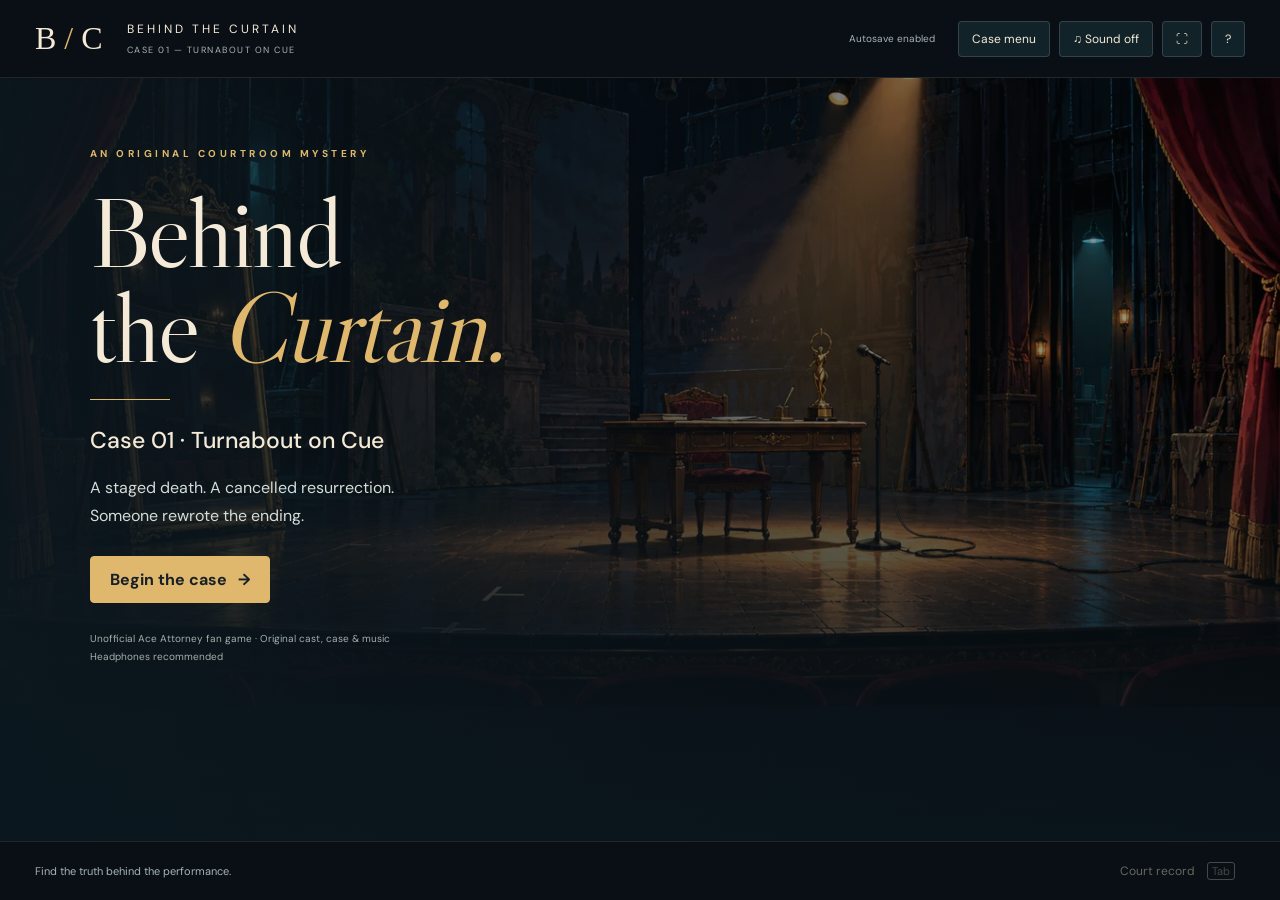
==== attorney/index.html @ 78b005ee "Rewrite case with staged resurrection, literary fraud and a new culprit" ====
<!doctype html>
<html lang="en"><head><meta charset="utf-8"><meta name="viewport" content="width=device-width,initial-scale=1"><title>Behind the Curtain • Turnabout on Cue</title><link rel="stylesheet" href="style.css?v=10"></head>
<body><div id="app">
<header><a href="../" class="brand">B<span> / </span>C</a><div class="heading">BEHIND THE CURTAIN<small id="chapter">CASE 01 — TURNABOUT ON CUE</small></div><div class="top-actions"><span id="saveStatus">Autosave enabled</span><button id="caseMenu" aria-label="Return to case menu">Case menu</button><button id="music" aria-label="Toggle music">♫ Sound off</button><button id="fullscreen" aria-label="Toggle fullscreen">⛶</button><button id="help">?</button></div></header>
<main id="game"><div id="backdrop"></div><div class="shade"></div>
<section id="title"><div class="eyebrow">AN ORIGINAL COURTROOM MYSTERY</div><h1>Behind<br>the <em>Curtain.</em></h1><div class="rule"></div><h2>Case 01 · Turnabout on Cue</h2><p>A staged death. A cancelled resurrection.<br>Someone rewrote the ending.</p><div class="title-actions"><button id="start" class="primary">Begin the case <span>→</span></button><button id="resume" hidden>Continue</button></div><small>Unofficial Ace Attorney fan game · Original cast, case & music<br>Headphones recommended</small></section>
<section id="notesScreen" hidden aria-labelledby="notesTitle"><div class="notes-heading"><div><div class="eyebrow">CASE NOTES</div><h2 id="notesTitle" tabindex="-1"></h2></div><button id="notesBack">← Return to investigation</button></div><nav id="extraTabs" class="extra-tabs" aria-label="Investigation locations"></nav><p class="extra-intro">Examine your surroundings and hear each person’s account.</p><div id="interviewPeople" class="interview-people"></div><div id="extraLayout"><div id="extraMap" class="extra-map"></div><div id="extraList" class="extra-list"></div></div></section>
<div id="location" hidden></div><div id="portrait" hidden role="img"></div>
<section id="investigate" hidden><div class="eyebrow">THEATRE ROYAL · INVESTIGATION</div><h2>Every room<br>has a story.</h2><p>Walk the stage, examine the sound booth, and hear the accounts of the people who were here.</p><div class="investigation-actions"><button id="exploreStage">Examine the theatre stage ↗</button><button id="exploreBooth">Examine the sound booth ↗</button><button id="talkPeople">Interview the people involved ↗</button></div><button id="toCourt" class="primary">Head to the hearing →</button></section><aside id="explorePrompt" hidden></aside><div id="testimonyBadge" hidden><span>CROSS-EXAMINATION</span><strong id="testimonyTitle"></strong><small id="statementCount"></small></div>
<div id="credibility" hidden aria-label="Credibility"></div>
<section id="dialogue" hidden><div class="dialogue-top"><strong id="speaker"></strong><span id="role"></span><button id="history" aria-label="Read dialogue history">Transcript</button></div><p id="line" aria-live="polite"></p><div id="dialogueFooter"><span id="hint"></span><button id="leaveAside" hidden>Return to exploration</button><button id="next">Continue <kbd>↵</kbd></button></div></section>
<nav id="crossControls" hidden><button id="prev">← Previous</button><button id="press">Press <kbd>P</kbd></button><button id="present" class="primary">Present evidence <kbd>E</kbd></button><button id="forward">Next →</button></nav>
<div id="duckReveal" hidden aria-hidden="true"><div class="cosmic-ring"></div><span class="cosmic-duck">🦆</span><span class="duck-seal">SUPREME COURT OF THE POND</span></div><div id="burst" aria-hidden="true">OBJECTION!</div>
<section id="ending" hidden><div class="eyebrow">CASE CLOSED</div><h1>Not guilty.</h1><p>The truth finally has the stage.</p><p id="endingText"></p><button id="rewindAlternate" hidden>Rewind the last question ↶</button><button id="restart" class="primary">Return to title →</button></section>
</main><footer><span id="objective">Find the truth behind the performance.</span><div class="footer-buttons"><button id="extras" hidden>Explore &amp; talk</button><button id="record">Court record <kbd>Tab</kbd></button></div></footer>
</div>
<dialog id="modal"><div class="modal-header"><div><small id="modalKicker">CASE 01</small><h2 id="modalTitle">Court record</h2></div><button id="close" aria-label="Close dialog">✕</button></div><div id="modalBody"></div></dialog>
<script src="assets/courtroom.js"></script><script src="assets/stage.js"></script><script src="assets/booth.js"></script><script src="assets/defense.js"></script><script src="assets/court.js"></script><script src="assets/theatre.js"></script><script src="assets/evidence.js"></script><script src="assets/expressions.js"></script><script src="extras.js?v=10"></script><script src="game.js?v=10"></script>
</body></html>
---- attorney/style.css ----
@import url('https://fonts.googleapis.com/css2?family=DM+Sans:wght@400;500;600;700&family=Libre+Caslon+Display&display=swap');
:root{color-scheme:dark;--ink:#101c22;--cream:#f4ead7;--gold:#dfb86d;--muted:#a8b4b5;--teal:#467f7b}*{box-sizing:border-box}body{margin:0;background:#090f14;color:var(--cream);font-family:'DM Sans',sans-serif}button,a{-webkit-tap-highlight-color:transparent}button{font:inherit;color:inherit;cursor:pointer;background:#14252ddd;border:1px solid #94a5a640;border-radius:4px;padding:12px 19px;transition:background .15s,transform .15s}button:hover{background:#29434c}button:focus-visible,a:focus-visible{outline:3px solid var(--gold);outline-offset:3px}button:disabled{opacity:.4;cursor:not-allowed}.primary{background:var(--gold);color:#172027;border:1px solid var(--gold);font-weight:700}.primary:hover{background:#f1d399}kbd{font:11px 'DM Sans',sans-serif;border:1px solid currentColor;opacity:.65;border-radius:3px;padding:1px 4px;margin-left:9px}[hidden]{display:none!important}#app{height:100dvh;min-height:580px;max-width:1800px;margin:auto;display:flex;flex-direction:column}header{height:78px;display:flex;align-items:center;padding:0 35px;gap:24px;border-bottom:1px solid #b4ae8e25;flex-shrink:0}.brand{text-decoration:none;color:var(--cream);font:32px Georgia;white-space:nowrap}.brand span{color:var(--gold)}.heading{font-size:12px;letter-spacing:3px}.heading small{display:block;font-size:9px;color:var(--muted);letter-spacing:1.5px;margin-top:7px}.top-actions{margin-left:auto;display:flex;align-items:center;gap:9px}.top-actions button{font-size:12px;padding:9px 13px}#saveStatus{font-size:10px;color:var(--muted);margin-right:14px}#game{position:relative;flex:1;overflow:hidden;isolation:isolate}#backdrop,.shade{position:absolute;inset:0;z-index:-3;background-size:cover;background-position:center;transition:background-image .3s}#backdrop{filter:brightness(.68)}.shade{z-index:-2;background:linear-gradient(90deg,#0b171eee 0%,#0b171e60 55%,#0b171e15),linear-gradient(0deg,#0b171ed9,transparent 60%)}#title{position:absolute;left:7%;top:9%;max-width:700px}.eyebrow{font-size:10px;letter-spacing:3.5px;color:var(--gold);font-weight:700}h1{font-family:'Libre Caslon Display',Georgia,serif;font-size:clamp(60px,7.8vw,116px);font-weight:400;line-height:.95;letter-spacing:-2px;margin:25px 0}h1 em{color:var(--gold);font-weight:400}h2{font-weight:500;font-size:23px}.rule{width:80px;height:1px;background:var(--gold);margin:25px 0}p{line-height:1.7;color:#d4dcd9}.title-actions{display:flex;gap:12px;margin:27px 0}.title-actions button{min-width:180px;text-align:left}.title-actions span{float:right}#title small{display:block;color:#a3afad;font-size:10px;line-height:1.8}footer{height:59px;display:flex;align-items:center;justify-content:space-between;padding:0 35px;flex-shrink:0;border-top:1px solid #b4ae8e25}footer>span{font-size:11px;color:var(--muted)}footer button{border:0;font-size:12px;background:none;padding:10px}#location{position:absolute;left:35px;top:26px;font-size:10px;letter-spacing:2px;text-transform:uppercase;color:#ede0c5;background:#10212edb;padding:12px 15px;border-left:2px solid var(--gold)}#portrait{position:absolute;right:9%;top:5%;bottom:0;width:31%;max-width:425px;background-repeat:no-repeat;background-size:300% auto;mask-image:linear-gradient(to bottom,black 60%,transparent 100%);z-index:-1;filter:drop-shadow(0 5px 30px #000);transition:opacity .15s}#dialogue{position:absolute;bottom:22px;left:5%;right:5%;padding:0 28px 15px;background:linear-gradient(110deg,#112831f5,#0d1a25f5);border:1px solid #bccab24a;border-top:2px solid var(--gold);box-shadow:0 12px 45px #0007;border-radius:3px;min-height:184px}body.cross #dialogue{bottom:88px}.dialogue-top{display:flex;align-items:center;gap:16px;border-bottom:1px solid #aac6c224;padding:14px 0 12px}.dialogue-top strong{color:var(--gold);font-size:16px}.dialogue-top span{font-size:10px;color:var(--muted);text-transform:uppercase;letter-spacing:2px}.dialogue-top button{margin-left:auto;font-size:10px;border:0;background:none;padding:0}#line{font-size:clamp(16px,1.6vw,22px);margin:18px 0 10px;line-height:1.55;max-width:1100px;color:#f0f0e8}#dialogueFooter{display:flex;justify-content:space-between;align-items:center;min-height:32px}#hint{color:#8faaa8;font-size:11px}#next{border:0;background:none;color:var(--gold);padding:6px 0;font-size:12px}#crossControls{position:absolute;bottom:22px;left:5%;right:5%;display:flex;gap:12px;justify-content:center}#crossControls button{min-width:155px;font-size:12px}#testimonyBadge{position:absolute;top:88px;left:35px;display:flex;flex-direction:column;gap:9px}#testimonyBadge span{color:var(--gold);font-size:10px;letter-spacing:3px}#testimonyBadge strong{font:34px 'Libre Caslon Display',Georgia;max-width:500px}#testimonyBadge small{color:#c1d3cc;font-size:11px}#credibility{position:absolute;right:35px;top:31px;color:var(--gold);letter-spacing:7px;font-size:22px}#investigate{position:absolute;left:5%;top:16%;width:440px;max-width:45%;padding:25px;background:#0c1a23e6;border:1px solid #91a3a530}#investigate h2{font:40px/1.1 'Libre Caslon Display',Georgia;margin:13px 0}#investigate p{font-size:12px;margin:10px 0}#clues{display:grid;grid-template-columns:1fr 1fr;gap:9px;margin:18px 0}#clues button{font-size:12px;text-align:left;min-height:56px}#clues button.checked{border-color:var(--teal);color:#aad7bf}#toCourt{width:100%;font-size:12px}#burst{pointer-events:none;position:absolute;inset:25% 0 auto;text-align:center;font:bold italic clamp(50px,8vw,110px) Georgia;color:#f5e5bd;text-shadow:5px 5px #8e2432,-3px -3px #8e2432;transform:scale(1.4) rotate(-7deg);opacity:0;z-index:5}#burst.show{animation:burst .8s ease-out}@keyframes burst{0%{opacity:0;transform:scale(2) rotate(-9deg)}15%,75%{opacity:1;transform:scale(1) rotate(-5deg)}100%{opacity:0;transform:scale(1.1) rotate(-5deg)}}dialog{width:min(920px,90vw);max-height:85dvh;overflow:auto;background:#101f29;color:var(--cream);border:1px solid #bbaa7555;border-radius:8px;padding:28px;box-shadow:0 30px 90px #0009}dialog::backdrop{background:#030a11bc;backdrop-filter:blur(6px)}.modal-header{display:flex;justify-content:space-between;align-items:center;margin-bottom:20px}.modal-header h2{margin:7px 0;font:36px 'Libre Caslon Display',Georgia}.modal-header small{font-size:9px;letter-spacing:3px;color:var(--gold)}.modal-header button{padding:8px 13px}.evidence-grid{display:grid;grid-template-columns:230px 1fr;gap:25px}.evidence-list{display:flex;flex-direction:column;gap:7px}.evidence-list button{text-align:left;font-size:12px}.evidence-list button.selected{background:#385451;border-color:var(--gold)}.evidence-detail{background:#172d35;padding:24px;border:1px solid #9cb3a52b}.evidence-detail h3{font:30px 'Libre Caslon Display',Georgia;margin:8px 0 20px}.evidence-detail p{font-size:14px}.evidence-detail .tag{font-size:10px;letter-spacing:2px;color:var(--gold)}.evidence-detail button{margin-top:15px}#ending{position:absolute;left:8%;top:18%;max-width:620px}#ending p{max-width:540px}#ending h1{color:var(--gold)}.transcript p{border-bottom:1px solid #ffffff15;padding-bottom:12px;font-size:14px}.transcript b{color:var(--gold)}@media(max-height:760px){header{height:62px}footer{height:45px}#title{top:6%}#title h1{font-size:76px;margin:18px 0}#title .rule{margin:15px 0}#title h2{margin:12px 0}#title p{font-size:14px}.title-actions{margin:18px 0}#investigate{top:13%;padding:18px}#investigate h2{font-size:32px}#dialogue{min-height:165px}#line{font-size:18px}#testimonyBadge strong{font-size:29px}}@media(max-width:800px){header{padding:0 16px;gap:12px}.heading{font-size:9px;letter-spacing:1px}#saveStatus{display:none}footer{padding:0 15px}.top-actions{gap:3px}.top-actions button{padding:8px}#title{left:6%}#title h1{font-size:70px}#portrait{right:2%;width:44%}#crossControls{gap:5px;left:3%;right:3%}#crossControls button{min-width:0;flex:1;padding:12px 5px;font-size:10px}kbd{display:none}#investigate{max-width:65%;width:420px}#dialogue{left:3%;right:3%;padding:0 16px 10px}.evidence-grid{grid-template-columns:1fr}.evidence-list{display:grid;grid-template-columns:1fr 1fr}#location{left:20px}#testimonyBadge{left:20px}#credibility{right:20px;font-size:15px}.dialogue-top span{font-size:8px;letter-spacing:1px}}
#portrait{mask-image:linear-gradient(to bottom,black 65%,transparent 100%),linear-gradient(90deg,transparent,black 12%,black 88%,transparent);mask-composite:intersect}
.evidence-list button{display:flex;align-items:center;gap:10px;padding:8px;min-height:64px}.evidence-list img{width:64px;height:48px;object-fit:cover;border-radius:3px;flex:none}.evidence-detail{padding:18px}.evidence-detail h3{margin:7px 0 13px}.evidence-detail p{font-size:13px;line-height:1.6}.evidence-preview{display:block;position:relative;padding:0!important;margin:0!important;width:100%;overflow:hidden;border-color:#baa67566;text-align:left}.evidence-preview img{display:block;width:100%;height:190px;object-fit:cover}.capture-label{position:absolute;left:9px;top:9px;background:#091c23e8;color:#f8e1ae;padding:6px 8px;font:10px monospace;letter-spacing:1px;pointer-events:none}.inspect-caption{position:absolute;right:0;bottom:0;background:#122a31e8;padding:8px 12px;font-size:11px;color:var(--gold)}.inspection{position:relative;margin-top:15px}.inspection>img{display:block;width:100%;max-height:53dvh;object-fit:contain;background:#071018}.detail-marker{position:absolute;transform:translate(-50%,-50%);width:34px;height:34px;padding:0;border-radius:50%;background:var(--gold);color:#0f2229;border:2px solid white;box-shadow:0 1px 15px #0009;font-weight:700}.detail-marker:hover{background:white}.inspection .capture-label{font-size:12px}#inspectionNote{min-height:3.4em;font-size:14px}#backToRecord{font-size:12px;padding:8px 12px}.evidence-actions:empty{display:none}.evidence-actions{position:sticky;bottom:-28px;background:#172d35;padding:4px 0}.evidence-actions button{margin-top:4px}@media(max-height:760px){.evidence-preview img{height:140px}.modal-header{margin-bottom:10px}dialog{padding:20px}.evidence-detail p{margin:10px 0}.evidence-list button{min-height:58px}}@media(max-width:800px){#caseMenu{display:none}.evidence-preview img{height:180px}.evidence-list img{width:42px;height:38px}}
.inspection{width:min(100%,70.666dvh);margin:15px auto 0}.inspection>img{width:100%;height:auto;max-height:none}
#explorePrompt{position:absolute;right:5%;top:23%;width:350px;max-width:34%;padding:24px;background:#10232bdd;border:1px solid #cab78055;border-radius:5px}#explorePrompt h2{font:32px/1.1 'Libre Caslon Display',Georgia;margin:14px 0}#explorePrompt p{font-size:12px}#explorePrompt>div:not(.eyebrow){display:flex;flex-direction:column;gap:8px}#explorePrompt button{font-size:12px;text-align:left}#extraProgress{display:block;color:#a8c2b7;font-size:10px;margin-top:17px}.footer-buttons{display:flex;gap:15px;align-items:center}#extras{color:var(--gold)}#leaveAside{padding:6px 10px;font-size:11px;margin-left:auto;margin-right:18px}.extra-tabs{display:flex;gap:8px}.extra-tabs button{font-size:12px}.extra-tabs button[aria-pressed=true]{border-color:var(--gold);color:var(--gold);background:#294541}.extra-intro{font-size:12px;color:var(--muted)}#extraLayout.mapped{display:grid;grid-template-columns:1fr 210px;gap:16px;align-items:start}.extra-map{position:relative}.extra-map>img{display:block;width:100%;height:auto;border-radius:4px}.extra-map .detail-marker{width:29px;height:29px;font-size:12px}.extra-list{display:grid;gap:7px}.extra-list button{text-align:left;font-size:12px;min-height:44px}.unmapped .extra-list{grid-template-columns:1fr 1fr}.portrait-arrive{animation:portrait-arrive .22s ease-out}@keyframes portrait-arrive{from{opacity:.5;translate:8px 0}to{opacity:1;translate:0 0}}@media(prefers-reduced-motion:reduce){.portrait-arrive,#burst.show{animation:none}#burst.show{opacity:0}*{scroll-behavior:auto!important}}@media(max-height:760px){#explorePrompt{top:16%;padding:18px}#explorePrompt h2{font-size:27px}#explorePrompt p{margin:9px 0}#extraProgress{margin-top:10px}.extra-list{gap:5px}.extra-list button{min-height:36px;padding:8px 12px}}@media(max-width:900px){#explorePrompt{right:3%;max-width:31%;padding:16px}#explorePrompt h2{font-size:25px}#explorePrompt button{padding:9px;font-size:10px}#investigate{max-width:55%}#extraLayout.mapped{grid-template-columns:1fr}.extra-list,.unmapped .extra-list{grid-template-columns:1fr 1fr}.footer-buttons{gap:2px}#objective{max-width:50%;font-size:9px}}
#duckReveal{position:absolute;right:7%;top:12%;width:38%;height:65%;display:flex;align-items:center;justify-content:center;flex-direction:column;pointer-events:none;z-index:-1}.cosmic-duck{font-size:clamp(110px,19vw,270px);filter:drop-shadow(0 0 35px #f2d370);animation:duck-arrives .7s cubic-bezier(.1,.9,.2,1)}.duck-seal{color:#fff2a8;letter-spacing:3px;font-size:11px;max-width:250px;text-align:center;line-height:1.8}.cosmic-ring{position:absolute;width:90%;aspect-ratio:1;border:3px dashed #e8d67899;border-radius:50%;box-shadow:0 0 90px #9edeb033,inset 0 0 60px #cc9fff44;animation:duck-orbit 35s linear infinite}.surreal #backdrop{filter:hue-rotate(115deg) saturate(1.8) brightness(.5)}.surreal .shade{background:radial-gradient(ellipse at 75% 40%,#723e9944,transparent 70%),linear-gradient(90deg,#071f29f0,#18342c66)}.surreal #ending{left:6%;top:12%;max-width:55%}.surreal #ending h1{font-size:clamp(50px,6vw,90px)}.surreal #ending p{font-size:14px;max-width:560px}.surreal #ending .eyebrow{line-height:1.8}.surreal #ending button{margin:6px 8px 0 0;font-size:12px}#rewindAlternate{background:#173e3c;border-color:#a8c68a}@keyframes duck-arrives{from{transform:scale(.05) rotate(-160deg);opacity:0}to{transform:scale(1) rotate(0);opacity:1}}@keyframes duck-orbit{to{rotate:360deg}}@media(prefers-reduced-motion:reduce){.cosmic-duck,.cosmic-ring{animation:none}}@media(max-height:760px){.surreal #ending{top:7%}.surreal #ending h1{font-size:60px;margin:15px 0}.surreal #ending p{font-size:12px;line-height:1.6}}

/* Investigation: one shared set of places and people. */
#explorePrompt{display:none!important}
#investigate{width:510px;max-width:65%;top:14%}
.investigation-actions{display:grid;gap:10px;margin:20px 0}
.investigation-actions button{text-align:left;font-size:13px;min-height:46px}
.interview-people{display:flex;flex-wrap:wrap;gap:8px;margin:16px 0}
.interview-people button{font-size:12px}
.interview-people button[aria-pressed=true]{border-color:var(--gold);background:#294541;color:var(--gold)}
.interview-description{width:100%;margin:6px 0 0;color:var(--muted);font-size:12px}
.extra-tabs{flex-wrap:wrap}
@media(max-height:760px){#investigate{top:10%;padding:20px}.investigation-actions{gap:7px;margin:15px 0}}


#notesScreen{position:absolute;inset:0;overflow-y:auto;padding:28px 5% 40px;background:linear-gradient(115deg,#0b1c25f5,#142d35ee);z-index:3}
.notes-heading{display:flex;align-items:center;justify-content:space-between;gap:24px;margin-bottom:18px}
.notes-heading h2{font:44px/1.1 'Libre Caslon Display',Georgia;margin:9px 0 0;color:var(--cream)}
#notesTitle:focus{outline:none}#notesBack{font-size:12px;flex-shrink:0}
#notesScreen #extraLayout.mapped{grid-template-columns:minmax(0,1fr) 280px;gap:24px;max-width:1300px;margin:auto}
#notesScreen .extra-map>img{width:100%;max-height:52dvh;object-fit:fill;aspect-ratio:3/2}
#notesScreen .extra-map{width:100%;max-width:78dvh;justify-self:center}
#notesScreen .extra-list button{min-height:49px;font-size:13px;padding:12px 16px}
#notesScreen .unmapped .extra-list{grid-template-columns:repeat(2,minmax(0,1fr));max-width:1000px}
#notesScreen .interview-people button{padding:14px 20px}
@media(max-width:900px){#notesScreen{padding:20px 4%}#notesScreen #extraLayout.mapped{grid-template-columns:1fr}.notes-heading h2{font-size:34px}.notes-heading{gap:10px}#notesScreen .extra-list{grid-template-columns:1fr 1fr}#notesScreen .extra-map{max-width:65dvh}}
@media(max-height:760px){#notesScreen{padding-top:18px}.notes-heading{margin-bottom:12px}.notes-heading h2{font-size:34px}#notesScreen .extra-list button{min-height:38px;padding:8px 12px}.extra-intro{margin:10px 0}}

#notesScreen.interview-screen{background-size:cover;background-position:center}
#notesScreen .interview-layout{display:grid;grid-template-columns:minmax(0,1.15fr) minmax(300px,1fr);align-items:center;gap:40px;max-width:1200px;margin:auto}
#notesScreen .interview-layout .extra-map{max-width:none;position:relative;min-height:440px;align-self:stretch}
.interview-portrait{height:420px;width:315px;margin:0 auto;background-size:300% auto;background-repeat:no-repeat;mask-image:linear-gradient(to bottom,#000 72%,transparent 100%)}
.interview-caption{position:relative;margin:-30px auto 0;max-width:520px;padding:20px 24px;background:#0c1b26ee;border-top:2px solid var(--gold);box-shadow:0 10px 35px #0004}
.interview-caption p{font-size:17px;line-height:1.55;margin:8px 0}.interview-caption .eyebrow{font-size:10px;color:var(--gold)}
#notesScreen .interview-layout .extra-list{display:grid;grid-template-columns:1fr;gap:12px}
#notesScreen .interview-layout .extra-list:before{content:'ASK ABOUT';color:var(--gold);font-size:10px;letter-spacing:3px;margin-bottom:4px}
#notesScreen .interview-layout .extra-list button{background:#10232def;border-color:#a1bab84a;min-height:64px;font-size:15px}
#notesScreen .interview-layout .extra-list button:hover{background:#294541;border-color:var(--gold)}
.interview-screen .interview-description{display:none}
@media(max-height:800px){#notesScreen .interview-layout .extra-map{min-height:300px}.interview-portrait{height:290px;width:230px}.interview-caption{padding:12px 18px}.interview-caption p{font-size:14px}#notesScreen .interview-layout .extra-list button{min-height:48px}#notesScreen .interview-people button{padding:10px 16px}}
@media(max-width:800px){#notesScreen .interview-layout{grid-template-columns:1fr;gap:20px}.interview-portrait{height:270px;width:220px}#notesScreen .interview-layout .extra-map{min-height:0}.interview-caption{max-width:none}}

.interview-picker{display:none}
@media(max-width:600px){
 #app{min-height:0;height:100dvh}#game{min-height:0}
 header{height:58px;padding:0 10px;gap:10px;padding-top:env(safe-area-inset-top)}
 .brand{font-size:22px}.heading{font-size:9px;letter-spacing:1px;min-width:0}.heading small{font-size:7px;letter-spacing:.5px;margin-top:4px}
 .top-actions{gap:2px}.top-actions button{min-width:36px;height:44px;padding:8px}
 #caseMenu{display:block}#caseMenu,#music{font-size:0}#caseMenu:before{content:'☰';font-size:18px}#music:before{content:'♫';font-size:19px}#fullscreen{display:block}
 footer{height:48px;padding:0 10px;padding-bottom:env(safe-area-inset-bottom)}#objective{display:none}.footer-buttons{width:100%;justify-content:space-between}footer button{min-height:44px;font-size:12px}
 #notesScreen{padding:12px 14px 20px;overscroll-behavior:contain;scrollbar-gutter:stable}
 .notes-heading{gap:8px;align-items:center;margin-bottom:10px}.notes-heading .eyebrow{font-size:8px;letter-spacing:2px}.notes-heading h2{font-size:29px;margin:5px 0 0}
 #notesBack{font-size:11px;padding:10px;max-width:138px;min-height:44px;white-space:normal}
 .extra-tabs{display:grid;grid-template-columns:repeat(3,minmax(0,1fr));gap:5px}.extra-tabs button{padding:9px 4px;min-height:44px;font-size:11px}
 .extra-intro{font-size:11px;margin:9px 0}#notesScreen.interview-screen .extra-intro{display:none}
 #notesScreen .interview-people{margin:10px 0;display:block}#notesScreen .interview-people>button{display:none}
 .interview-picker{display:flex;align-items:center;gap:10px;font-size:11px;color:var(--gold)}
 .interview-picker select{flex:1;min-width:0;min-height:44px;border:1px solid #a1bab85a;border-radius:4px;background:#10232d;color:var(--cream);font:16px 'DM Sans',sans-serif;padding:8px 12px}
 #notesScreen .interview-layout{grid-template-columns:minmax(0,1fr);gap:12px}
 #notesScreen .interview-layout .extra-map{display:grid;grid-template-columns:100px minmax(0,1fr);align-items:center;gap:10px;min-height:0}
 .interview-portrait{height:145px;width:100px;margin:0;background-size:300% auto}
 .interview-caption{margin:0;padding:10px 12px;max-width:none}.interview-caption p{font-size:12px;line-height:1.5;margin:4px 0}.interview-caption .eyebrow{font-size:8px;letter-spacing:1px}
 #notesScreen .interview-layout .extra-list{gap:7px}#notesScreen .interview-layout .extra-list:before{font-size:9px;margin-bottom:0}
 #notesScreen .interview-layout .extra-list button{min-height:46px;padding:10px 12px;font-size:13px;line-height:1.35}
 #notesScreen #extraLayout.mapped{gap:12px}#notesScreen .extra-map{max-width:none}#notesScreen .extra-map>img{max-height:none}
 #notesScreen .extra-list,#notesScreen .unmapped .extra-list{grid-template-columns:1fr}#notesScreen .extra-list button{min-height:44px}
 #title{inset:0;padding:24px;max-width:none;overflow:auto}#title h1{font-size:64px;margin:18px 0}#title h2{font-size:20px}#title p{font-size:14px}.title-actions{flex-direction:column;gap:8px;margin:20px 0}.title-actions button{min-height:46px;width:100%}
 #investigate{left:14px;right:14px;top:65px;width:auto;max-width:none;max-height:calc(100% - 80px);overflow:auto;padding:20px}#investigate h2{font-size:34px}
 #location{left:14px;top:12px;font-size:9px;padding:8px 10px;max-width:90%}
 #portrait{width:65%;right:3%;top:55px;max-width:280px}
 #dialogue{left:10px;right:10px;bottom:10px;min-height:0;max-height:63%;overflow:auto;padding:0 14px 10px}
 .dialogue-top{gap:8px;flex-wrap:wrap;padding:10px 0}.dialogue-top strong{font-size:14px}.dialogue-top span{font-size:8px;letter-spacing:.5px;max-width:60%}.dialogue-top button{min-height:32px}
 #line{font-size:16px;line-height:1.5;margin:12px 0}#hint{display:none}#dialogueFooter{gap:8px;position:sticky;bottom:-10px;background:#10232df5;padding:6px 0;margin-top:8px}#leaveAside{font-size:11px;margin:0 auto 0 0;min-height:44px}#next{min-height:44px;font-size:13px;margin-left:auto}
 body.cross #dialogue{bottom:112px;max-height:52%}#crossControls{left:10px;right:10px;bottom:10px;display:grid;grid-template-columns:1fr 1fr;gap:6px}#crossControls button{min-height:44px;font-size:12px}
 #testimonyBadge{left:14px;top:55px;gap:7px;max-width:65%}#testimonyBadge strong{font-size:24px}#testimonyBadge span{font-size:8px;letter-spacing:1px}#credibility{right:12px;top:58px;font-size:13px;letter-spacing:2px}
 dialog{width:calc(100vw - 20px);max-height:90dvh;padding:16px}.modal-header h2{font-size:28px}.evidence-grid{gap:12px}.evidence-detail{padding:12px}.evidence-list button{font-size:11px}.evidence-actions{bottom:-16px}
 #ending,.surreal #ending{inset:0;max-width:none;padding:24px;overflow:auto}#ending h1,.surreal #ending h1{font-size:58px}#ending p{font-size:14px}#duckReveal{opacity:.3;width:60%;right:0;top:4%}
}
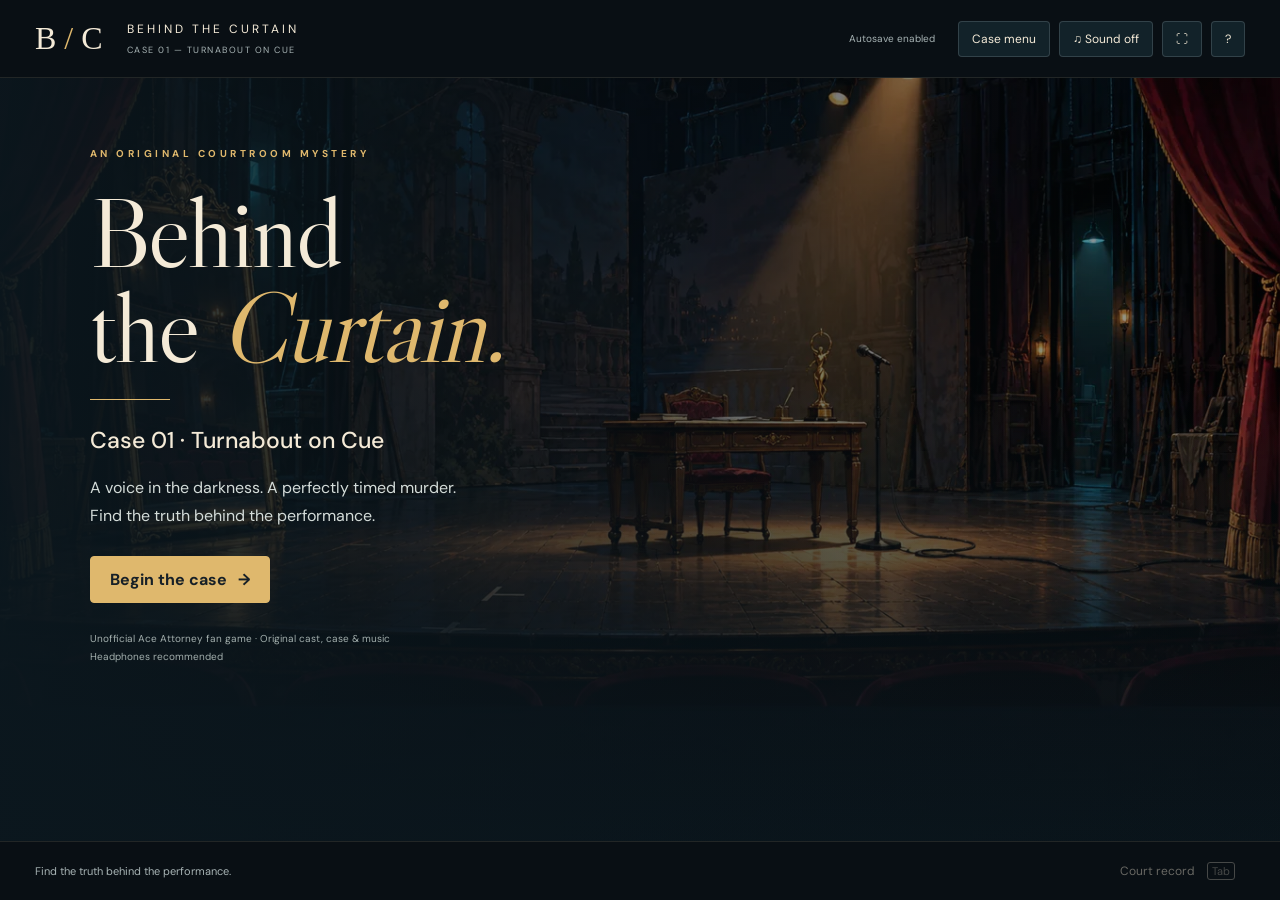
==== commit 18abe3d0: "Expand case into two days with gated investigation and a new final culprit" ====
--- a/attorney/index.html
+++ b/attorney/index.html
@@ -1,9 +1,9 @@
 <!doctype html>
-<html lang="en"><head><meta charset="utf-8"><meta name="viewport" content="width=device-width,initial-scale=1"><title>Behind the Curtain • Turnabout on Cue</title><link rel="stylesheet" href="style.css?v=10"></head>
+<html lang="en"><head><meta charset="utf-8"><meta name="viewport" content="width=device-width,initial-scale=1"><title>Behind the Curtain • Turnabout on Cue</title><link rel="stylesheet" href="style.css?v=11"></head>
 <body><div id="app">
 <header><a href="../" class="brand">B<span> / </span>C</a><div class="heading">BEHIND THE CURTAIN<small id="chapter">CASE 01 — TURNABOUT ON CUE</small></div><div class="top-actions"><span id="saveStatus">Autosave enabled</span><button id="caseMenu" aria-label="Return to case menu">Case menu</button><button id="music" aria-label="Toggle music">♫ Sound off</button><button id="fullscreen" aria-label="Toggle fullscreen">⛶</button><button id="help">?</button></div></header>
 <main id="game"><div id="backdrop"></div><div class="shade"></div>
-<section id="title"><div class="eyebrow">AN ORIGINAL COURTROOM MYSTERY</div><h1>Behind<br>the <em>Curtain.</em></h1><div class="rule"></div><h2>Case 01 · Turnabout on Cue</h2><p>A staged death. A cancelled resurrection.<br>Someone rewrote the ending.</p><div class="title-actions"><button id="start" class="primary">Begin the case <span>→</span></button><button id="resume" hidden>Continue</button></div><small>Unofficial Ace Attorney fan game · Original cast, case & music<br>Headphones recommended</small></section>
+<section id="title"><div class="eyebrow">AN ORIGINAL COURTROOM MYSTERY</div><h1>Behind<br>the <em>Curtain.</em></h1><div class="rule"></div><h2>Case 01 · Turnabout on Cue</h2><p>A voice in the darkness. A perfectly timed murder.<br>Find the truth behind the performance.</p><div class="title-actions"><button id="start" class="primary">Begin the case <span>→</span></button><button id="resume" hidden>Continue</button></div><small>Unofficial Ace Attorney fan game · Original cast, case & music<br>Headphones recommended</small></section>
 <section id="notesScreen" hidden aria-labelledby="notesTitle"><div class="notes-heading"><div><div class="eyebrow">CASE NOTES</div><h2 id="notesTitle" tabindex="-1"></h2></div><button id="notesBack">← Return to investigation</button></div><nav id="extraTabs" class="extra-tabs" aria-label="Investigation locations"></nav><p class="extra-intro">Examine your surroundings and hear each person’s account.</p><div id="interviewPeople" class="interview-people"></div><div id="extraLayout"><div id="extraMap" class="extra-map"></div><div id="extraList" class="extra-list"></div></div></section>
 <div id="location" hidden></div><div id="portrait" hidden role="img"></div>
 <section id="investigate" hidden><div class="eyebrow">THEATRE ROYAL · INVESTIGATION</div><h2>Every room<br>has a story.</h2><p>Walk the stage, examine the sound booth, and hear the accounts of the people who were here.</p><div class="investigation-actions"><button id="exploreStage">Examine the theatre stage ↗</button><button id="exploreBooth">Examine the sound booth ↗</button><button id="talkPeople">Interview the people involved ↗</button></div><button id="toCourt" class="primary">Head to the hearing →</button></section><aside id="explorePrompt" hidden></aside><div id="testimonyBadge" hidden><span>CROSS-EXAMINATION</span><strong id="testimonyTitle"></strong><small id="statementCount"></small></div>
@@ -11,10 +11,11 @@
 <section id="dialogue" hidden><div class="dialogue-top"><strong id="speaker"></strong><span id="role"></span><button id="history" aria-label="Read dialogue history">Transcript</button></div><p id="line" aria-live="polite"></p><div id="dialogueFooter"><span id="hint"></span><button id="leaveAside" hidden>Return to exploration</button><button id="next">Continue <kbd>↵</kbd></button></div></section>
 <nav id="crossControls" hidden><button id="prev">← Previous</button><button id="press">Press <kbd>P</kbd></button><button id="present" class="primary">Present evidence <kbd>E</kbd></button><button id="forward">Next →</button></nav>
 <div id="duckReveal" hidden aria-hidden="true"><div class="cosmic-ring"></div><span class="cosmic-duck">🦆</span><span class="duck-seal">SUPREME COURT OF THE POND</span></div><div id="burst" aria-hidden="true">OBJECTION!</div>
+<section id="intermission" hidden><div class="eyebrow">END OF DAY 1</div><h1>Court<br>adjourned.</h1><p>A confession. A night to wait.<br>The hearing resumes tomorrow morning.</p><button id="nextDay" class="primary">Begin Day 2 →</button><p class="day-save-note">Progress saved. You can return tomorrow.</p></section>
 <section id="ending" hidden><div class="eyebrow">CASE CLOSED</div><h1>Not guilty.</h1><p>The truth finally has the stage.</p><p id="endingText"></p><button id="rewindAlternate" hidden>Rewind the last question ↶</button><button id="restart" class="primary">Return to title →</button></section>
 </main><footer><span id="objective">Find the truth behind the performance.</span><div class="footer-buttons"><button id="extras" hidden>Explore &amp; talk</button><button id="record">Court record <kbd>Tab</kbd></button></div></footer>
 </div>
 <dialog id="modal"><div class="modal-header"><div><small id="modalKicker">CASE 01</small><h2 id="modalTitle">Court record</h2></div><button id="close" aria-label="Close dialog">✕</button></div><div id="modalBody"></div></dialog>
-<script src="assets/courtroom.js"></script><script src="assets/stage.js"></script><script src="assets/booth.js"></script><script src="assets/defense.js"></script><script src="assets/court.js"></script><script src="assets/theatre.js"></script><script src="assets/evidence.js"></script><script src="assets/expressions.js"></script><script src="extras.js?v=10"></script><script src="game.js?v=10"></script>
+<script src="assets/courtroom.js"></script><script src="assets/stage.js"></script><script src="assets/booth.js"></script><script src="assets/defense.js"></script><script src="assets/court.js"></script><script src="assets/theatre.js"></script><script src="assets/evidence.js"></script><script src="assets/expressions.js"></script><script src="extras.js?v=11"></script><script src="game.js?v=11"></script>
 </body></html>
 
--- a/attorney/style.css
+++ b/attorney/style.css
@@ -82,3 +82,5 @@
  dialog{width:calc(100vw - 20px);max-height:90dvh;padding:16px}.modal-header h2{font-size:28px}.evidence-grid{gap:12px}.evidence-detail{padding:12px}.evidence-list button{font-size:11px}.evidence-actions{bottom:-16px}
  #ending,.surreal #ending{inset:0;max-width:none;padding:24px;overflow:auto}#ending h1,.surreal #ending h1{font-size:58px}#ending p{font-size:14px}#duckReveal{opacity:.3;width:60%;right:0;top:4%}
 }
+
+#intermission{position:absolute;inset:0;padding:7% 8%;overflow:auto;background:linear-gradient(90deg,#0b171eee,#0b171e55)}#intermission h1{font-size:clamp(56px,7vw,96px)}#intermission .day-save-note{font-size:12px;color:var(--muted)}#nextDay{min-height:48px;margin:12px 0}@media(max-width:600px){#intermission{padding:30px 24px}#intermission h1{font-size:58px}#intermission p{font-size:14px}}
